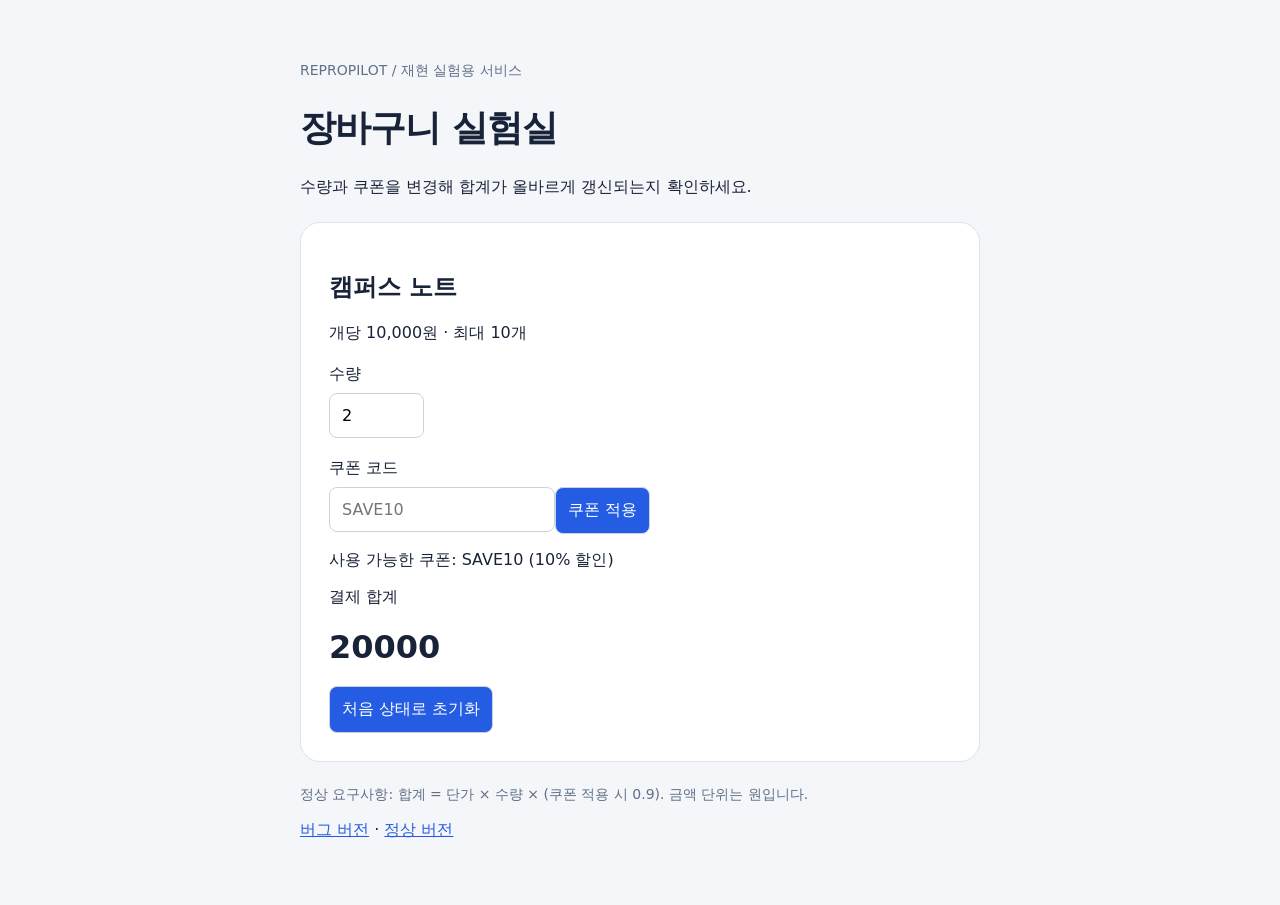
==== app/static/cart.html @ d375d6c6 "Initial Repro skeleton" ====
<!doctype html>
<html lang="ko">
<meta charset="utf-8">
<meta name="viewport" content="width=device-width,initial-scale=1">
<title>ReproPilot · Cart Lab</title>
<style>
body{background:#f4f6fa;color:#182238;font:16px system-ui;margin:0;padding:48px 20px}main{max-width:680px;margin:auto}article{background:white;border:1px solid #dde3ef;border-radius:20px;padding:28px;margin:24px 0}h1{font-size:36px;letter-spacing:-1px}label{display:block;margin:20px 0 8px}input,button{font:inherit;padding:12px;border:1px solid #cbd3e1;border-radius:8px}button{background:#245de3;color:white;cursor:pointer}a{color:#245de3}output{display:block;font-size:32px;font-weight:700;margin:20px 0}.muted{color:#607086;font-size:14px}
</style>
<main>
<p class="muted">REPROPILOT / 재현 실험용 서비스</p>
<h1>장바구니 실험실</h1>
<p>수량과 쿠폰을 변경해 합계가 올바르게 갱신되는지 확인하세요.</p>
<article>
<h2>캠퍼스 노트</h2><p>개당 10,000원 · 최대 10개</p>
<label for="quantity">수량</label><input id="quantity" type="number" min="1" max="10" value="2">
<label for="coupon">쿠폰 코드</label><input id="coupon" placeholder="SAVE10"><button id="apply">쿠폰 적용</button>
<p id="message" role="status">사용 가능한 쿠폰: SAVE10 (10% 할인)</p>
<p>결제 합계</p><output id="total" aria-label="결제 합계">20000</output>
<button id="reset">처음 상태로 초기화</button>
</article>
<p class="muted">정상 요구사항: 합계 = 단가 × 수량 × (쿠폰 적용 시 0.9). 금액 단위는 원입니다.</p>
<p><a href="?version=buggy">버그 버전</a> · <a href="?version=fixed">정상 버전</a></p>
</main>
<script>
const fixed = new URLSearchParams(location.search).get('version') === 'fixed';
const quantity = document.querySelector('#quantity');
const coupon = document.querySelector('#coupon');
const total = document.querySelector('#total');
const message = document.querySelector('#message');
let applied = false;
function render(){total.textContent = String(Math.round(10000 * Number(quantity.value) * (applied ? .9 : 1)));}
quantity.addEventListener('input',()=>{
  if(!quantity.validity.valid) { message.textContent='수량은 1~10의 정수로 입력하세요.'; return; }
  // Deliberate fixture defect: changing quantity after applying a coupon leaves a stale total.
  if(fixed || !applied) render();
});
document.querySelector('#apply').onclick=()=>{
  if(!quantity.validity.valid) return;
  applied = coupon.value.trim() === 'SAVE10';
  message.textContent = applied ? '10% 쿠폰 적용 완료' : '유효하지 않은 쿠폰입니다.';
  render();
};
document.querySelector('#reset').onclick=()=>{
  quantity.value=2; coupon.value=''; applied=false;
  message.textContent='사용 가능한 쿠폰: SAVE10 (10% 할인)';render();
};
</script>
</html>
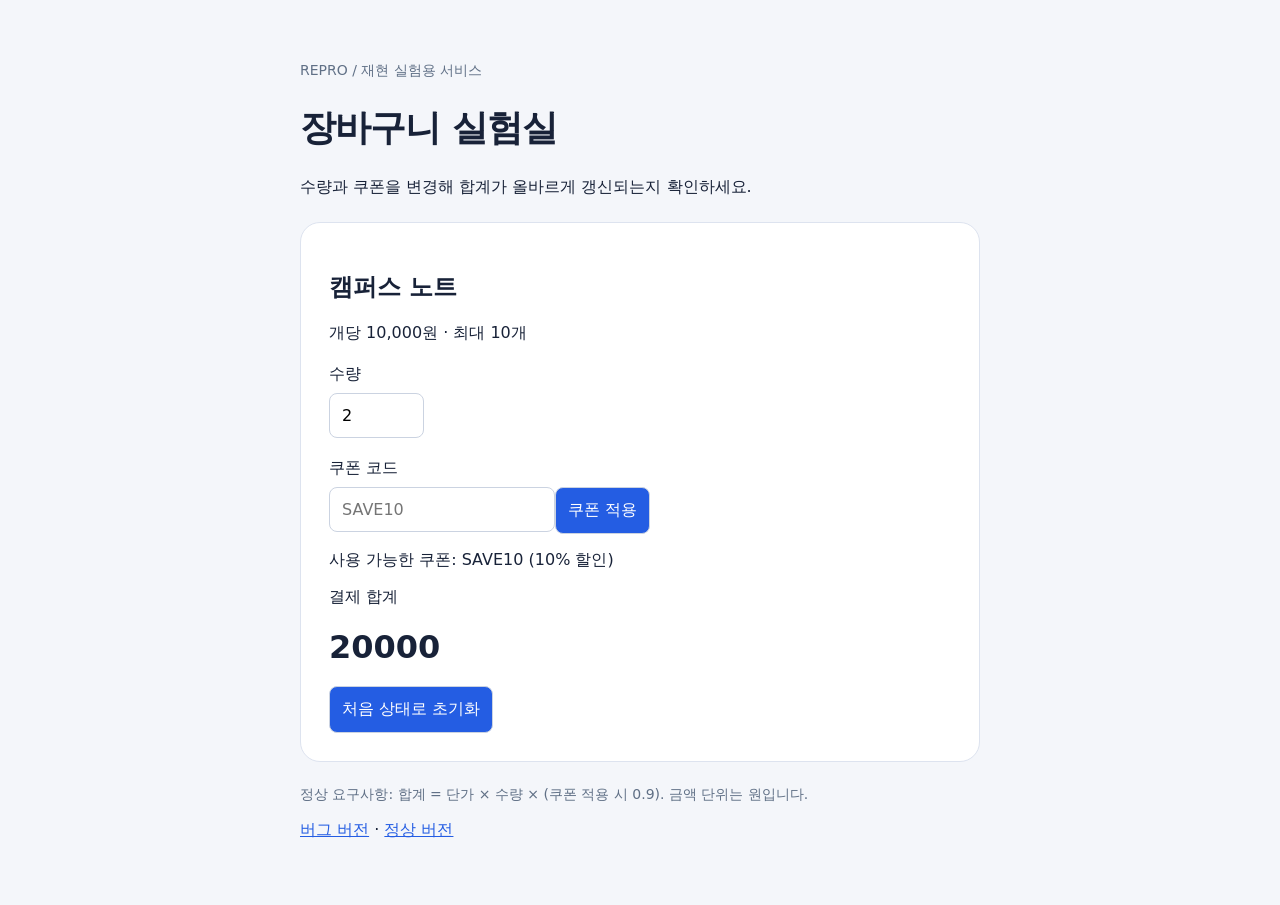
==== commit 732d433c: "fix: 프로젝트명 교체" ====
--- a/app/static/cart.html
+++ b/app/static/cart.html
@@ -7,7 +7,7 @@
 body{background:#f4f6fa;color:#182238;font:16px system-ui;margin:0;padding:48px 20px}main{max-width:680px;margin:auto}article{background:white;border:1px solid #dde3ef;border-radius:20px;padding:28px;margin:24px 0}h1{font-size:36px;letter-spacing:-1px}label{display:block;margin:20px 0 8px}input,button{font:inherit;padding:12px;border:1px solid #cbd3e1;border-radius:8px}button{background:#245de3;color:white;cursor:pointer}a{color:#245de3}output{display:block;font-size:32px;font-weight:700;margin:20px 0}.muted{color:#607086;font-size:14px}
 </style>
 <main>
-<p class="muted">REPROPILOT / 재현 실험용 서비스</p>
+<p class="muted">REPRO / 재현 실험용 서비스</p>
 <h1>장바구니 실험실</h1>
 <p>수량과 쿠폰을 변경해 합계가 올바르게 갱신되는지 확인하세요.</p>
 <article>
